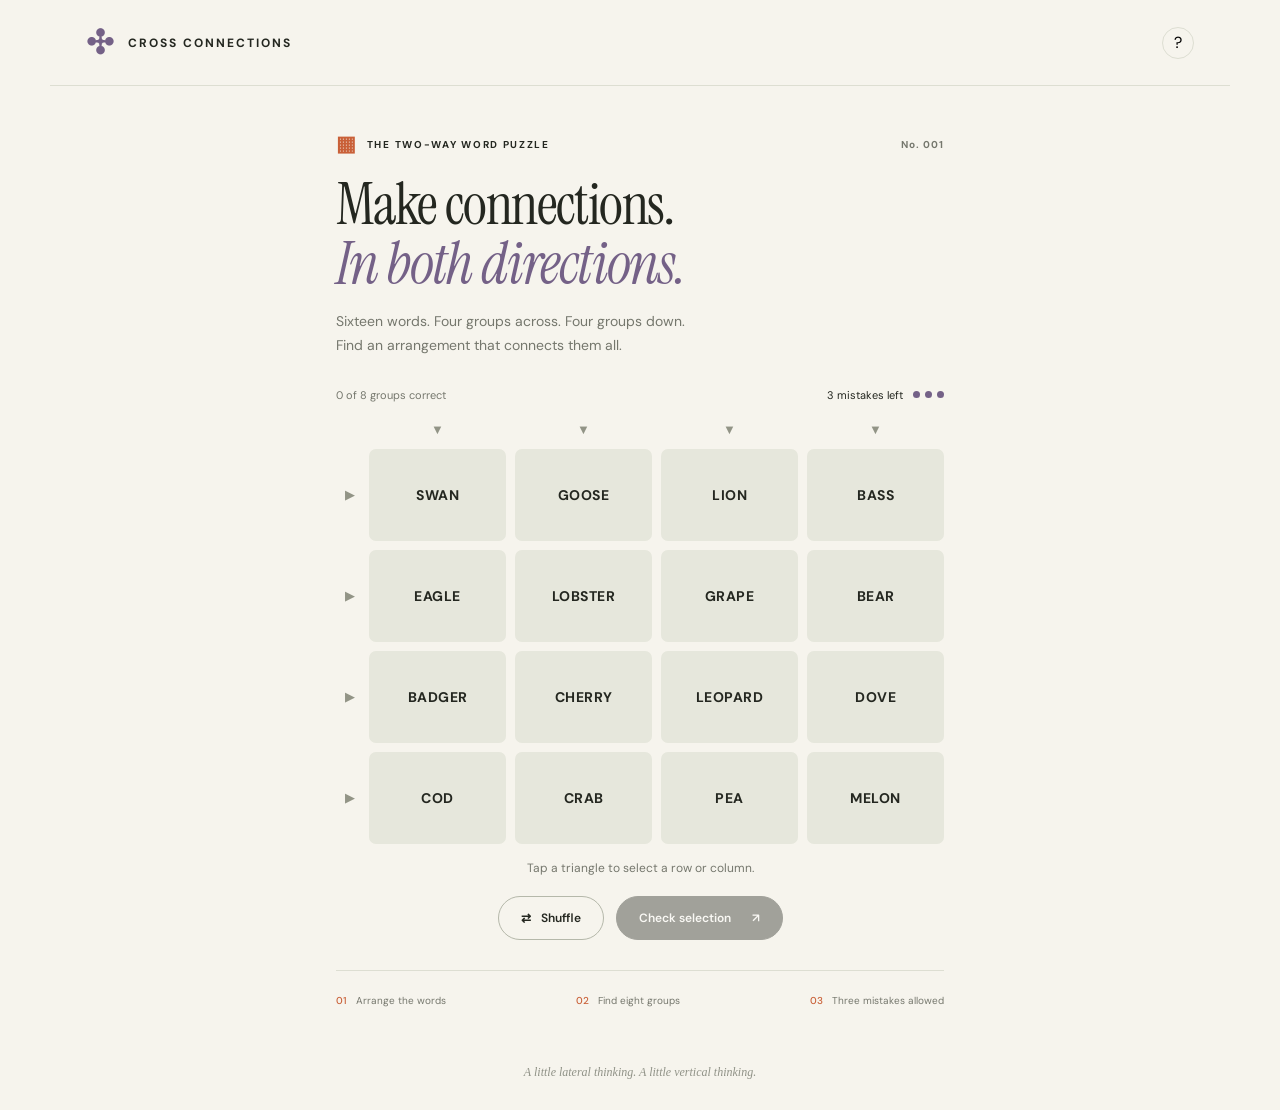
==== index.html @ 86cdac26 "Move GitHub Pages files to root and remove README" ====
<!doctype html>
<html lang="en">
<head>
 <meta charset="utf-8"><meta name="viewport" content="width=device-width, initial-scale=1">
 <meta name="theme-color" content="#f6f4ed">
 <meta name="description" content="Sixteen words. Four connections across. Four connections down. Arrange the grid and solve both directions with three mistakes allowed.">
 <title>Cross Connections — a puzzle in two directions</title>
 <link rel="stylesheet" href="style.css">
 <script defer src="game.js"></script><script defer src="app.js"></script>
</head>
<body>
 <header class="masthead"><a class="brand" href="./" aria-label="Cross Connections home"><span class="brandmark" aria-hidden="true">✣</span> CROSS CONNECTIONS</a><button class="help" id="help" aria-label="How to play">?</button></header>
 <main>
  <div class="eyebrow"><span class="tinygrid" aria-hidden="true">▦</span> THE TWO-WAY WORD PUZZLE <span class="edition">No. 001</span></div>
  <h1>Make connections.<br><em>In both directions.</em></h1>
  <p class="intro">Sixteen words. Four groups across. Four groups down.<br class="desktop"> Find an arrangement that connects them all.</p>
  <section class="game" aria-label="Word puzzle">
   <div class="game-top"><span id="instruction">Choose a row or column to check</span><div class="attempts" aria-label="Three mistakes remaining"><span id="tries">3 mistakes left</span><span id="dots" aria-hidden="true"><i></i><i></i><i></i></span></div></div>
   <div class="grid-shell">
    <div class="column-arrows" id="column-arrows" aria-label="Select a column"></div>
    <div class="row-arrows" id="row-arrows" aria-label="Select a row"></div>
    <div class="board-area"><div class="board" id="board" role="group" aria-label="Four by four word grid"></div><div id="outlines" class="outlines" aria-hidden="true"></div></div>
   </div>
   <div id="feedback" class="feedback" role="status" aria-live="polite">Tap a triangle to select a row or column.</div>
   <div class="actions"><button class="secondary" id="shuffle"><span aria-hidden="true">⇄</span> Shuffle</button><button class="primary" id="submit">Check selection <span aria-hidden="true">↗</span></button></div>
   <div class="end-actions" id="end-actions" hidden><button class="secondary" id="reveal">See the solution</button><button class="primary" id="replay">Play again</button></div>
  </section>
  <div class="rule-strip"><span><b>01</b> Arrange the words</span><span><b>02</b> Find eight groups</span><span><b>03</b> Three mistakes allowed</span></div>
  <section class="solution" id="solution" hidden><div class="eyebrow">THE CONNECTIONS</div><h2>One grid. Eight groups.</h2><p>Across: mammals, birds, fish &amp; shellfish, and fruits &amp; vegetables.<br>Down: words that follow BLACK, SEA, SNOW, and ROCK.</p><div class="answer-wrap"><table><thead><tr><th></th><th>BLACK</th><th>SEA</th><th>SNOW</th><th>ROCK</th></tr></thead><tbody><tr><th>Mammals</th><td>Bear</td><td>Lion</td><td>Leopard</td><td>Badger</td></tr><tr><th>Birds</th><td>Swan</td><td>Eagle</td><td>Goose</td><td>Dove</td></tr><tr><th>Seafood</th><td>Cod</td><td>Bass</td><td>Crab</td><td>Lobster</td></tr><tr><th>Produce</th><td>Cherry</td><td>Grape</td><td>Pea</td><td>Melon</td></tr></tbody></table></div><p class="note">A few uncommon connections: a rock badger is a hyrax, rockmelon is cantaloupe, and sea grape is a coastal plant with edible fruit. Black cod is also known as sablefish.</p></section>
 </main>
 <footer>A little lateral thinking. A little vertical thinking.</footer>
 <dialog id="rules"><button class="close" aria-label="Close instructions">×</button><div class="eyebrow">HOW TO PLAY</div><h2>Think across.<br>Think down.</h2><p>Rearrange the sixteen tiles so <strong>each row</strong> forms a category of four, and <strong>each column</strong> forms a different category of four.</p><p>Drag one tile onto another to swap them. You can also tap or click two tiles, or use Tab and Enter.</p><p>Tap a triangle above or beside the grid to select one column or row. Tap the same triangle again to deselect it. <strong>Check selection</strong> checks only those four words. A correct group is marked correct; an incorrect check costs one mistake. Three mistakes ends the game.</p><p>Tiles in a correct row can still move within that row. Tiles in a correct column can still move within that column. A swap must preserve every correct group. Solve and check all eight groups to win.</p><button class="primary" id="got-it">Let's play</button></dialog>
</body></html>
---- style.css ----
@import url('https://fonts.googleapis.com/css2?family=DM+Sans:wght@400;500;600;700&family=Instrument+Serif:ital@0;1&display=swap');
:root{--paper:#f6f4ed;--ink:#242720;--muted:#75776d;--line:#ddded2;--purple:#746187;--tile:#e6e7dc;--orange:#c96038}
*{box-sizing:border-box}body{margin:0;background:var(--paper);color:var(--ink);font-family:'DM Sans',Arial,sans-serif}button,a{-webkit-tap-highlight-color:transparent}button{font:inherit;cursor:pointer}button:focus-visible,a:focus-visible{outline:3px solid var(--purple);outline-offset:4px}.masthead{height:86px;max-width:1180px;margin:auto;display:flex;align-items:center;justify-content:space-between;padding:0 36px;border-bottom:1px solid var(--line)}.brand{color:var(--ink);text-decoration:none;font-size:12px;letter-spacing:2px;font-weight:700;display:flex;align-items:center;gap:12px}.brandmark{font-size:33px;color:var(--purple)}.help{border:1px solid var(--line);border-radius:50%;width:32px;height:32px;background:none;font-size:16px}main{max-width:656px;margin:48px auto 0;padding:0 24px}.eyebrow{font-size:10px;font-weight:700;letter-spacing:1.7px;display:flex;align-items:center;gap:9px}.tinygrid{font-size:21px;color:var(--orange);line-height:1}.edition{margin-left:auto;color:var(--muted);font-size:10px;letter-spacing:1px}h1{font-family:'Instrument Serif',Georgia,serif;font-weight:400;font-size:58px;line-height:1.02;letter-spacing:-1.6px;margin:20px 0 17px}h1 em{color:var(--purple);font-weight:400}.intro{font-size:14px;line-height:1.7;color:var(--muted);margin-bottom:30px}.game-top{display:flex;justify-content:space-between;align-items:center;margin-bottom:14px;font-size:11px;color:var(--muted);gap:8px}.attempts{display:flex;align-items:center;gap:10px;white-space:nowrap;color:var(--ink)}#dots{display:flex;gap:5px}#dots i{width:7px;height:7px;background:var(--purple);border-radius:50%}#dots i.used{background:var(--line)}.board{display:grid;grid-template-columns:repeat(4,minmax(0,1fr));gap:9px}.tile{height:92px;display:flex;align-items:center;justify-content:center;background:var(--tile);border:1px solid transparent;border-radius:7px;color:var(--ink);font-weight:700;letter-spacing:.5px;font-size:14px;touch-action:none;user-select:none;-webkit-user-select:none;transition:background .15s,transform .15s,box-shadow .15s}.tile:hover{background:#dbdece}.tile.selected{background:var(--purple);color:#fff}.tile.target{box-shadow:inset 0 0 0 3px var(--purple);background:#d7d0de}.tile.dragging{opacity:.25}.tile:disabled{cursor:default;opacity:1}.tile.solved{background:#d8e0ce;color:#37432d}.ghost{position:fixed;z-index:10;pointer-events:none;transform:translate(-50%,-50%) rotate(-3deg);box-shadow:0 12px 25px #24272030;background:var(--purple);color:white}.feedback{min-height:49px;display:flex;align-items:center;justify-content:center;text-align:center;font-size:12px;color:var(--muted);padding:12px 8px}.feedback.error{color:var(--orange)}.feedback.success{color:#4d623f;font-weight:600}.actions,.end-actions{display:flex;gap:12px;justify-content:center;margin-top:3px}.primary,.secondary{padding:13px 22px;border-radius:40px;font-size:12px;font-weight:600;min-height:44px}.primary{background:var(--ink);color:white;border:1px solid var(--ink);min-width:166px}.primary:hover{background:#46483f}.primary:disabled{opacity:.4;cursor:default}.secondary{background:transparent;border:1px solid #b5b8aa;color:var(--ink)}.secondary:hover{background:#e9e8df}.primary span{margin-left:18px}.secondary span{margin-right:7px}.rule-strip{margin:30px 0 0;padding:23px 0;border-top:1px solid var(--line);display:flex;justify-content:space-between;font-size:10px;color:var(--muted);gap:8px}.rule-strip b{font-weight:500;color:var(--orange);margin-right:6px}footer{margin:35px auto 30px;text-align:center;color:#909287;font-family:Georgia,serif;font-style:italic;font-size:12px}.solution{border-top:1px solid var(--line);padding-top:27px;margin-top:16px}h2{font-family:'Instrument Serif',Georgia,serif;font-weight:400;font-size:36px;line-height:1.1;margin:14px 0}.solution p,dialog p{font-size:13px;line-height:1.7;color:var(--muted)}.answer-wrap{overflow:auto}table{width:100%;border-collapse:collapse;font-size:11px;text-align:left}th,td{padding:11px 8px;border-bottom:1px solid var(--line)}thead th{color:var(--purple);font-size:10px;letter-spacing:1px}.note{font-size:11px!important}dialog{background:var(--paper);color:var(--ink);max-width:440px;width:calc(100% - 40px);border:0;border-radius:14px;padding:35px;box-shadow:0 20px 80px #0003}dialog::backdrop{background:#24272066;backdrop-filter:blur(3px)}dialog .primary{margin-top:10px;width:100%}.close{position:absolute;right:15px;top:12px;border:0;background:none;font-size:25px;color:var(--muted)}[hidden]{display:none!important}.shake{animation:shake .3s}@keyframes shake{25%{transform:translateX(-5px)}75%{transform:translateX(5px)}}@media(max-width:600px){.masthead{height:67px;padding:0 22px}main{margin-top:30px;padding:0 20px}h1{font-size:48px}.intro{font-size:13px;margin-bottom:24px}.board{gap:7px}.tile{height:80px;font-size:clamp(10px,3vw,13px);letter-spacing:.1px}.game-top{font-size:10px}.rule-strip{font-size:9px;margin-top:26px}.rule-strip b{display:block;margin-bottom:6px}.desktop{display:none}footer{margin-top:24px;font-size:11px}.brand{font-size:10px;letter-spacing:1.5px}}@media(prefers-reduced-motion:reduce){*{transition:none!important;animation:none!important}}
/* Row and column selectors, with outlines independent of tile movement. */
.grid-shell{display:grid;grid-template-columns:28px minmax(0,1fr);grid-template-rows:28px auto;gap:5px}.column-arrows{grid-column:2;display:grid;grid-template-columns:repeat(4,minmax(0,1fr));gap:9px}.row-arrows{grid-row:2;display:grid;grid-template-rows:repeat(4,minmax(0,1fr));gap:9px}.line-arrow{display:flex;align-items:center;justify-content:center;border:0;background:transparent;color:#929486;border-radius:5px;font-size:13px;padding:0;min-width:28px;min-height:28px}.line-arrow:hover,.line-arrow.active{background:#e5dfea;color:var(--purple)}.line-arrow.locked{color:#567441}.line-arrow:disabled{opacity:1;cursor:default}.board-area{grid-column:2;grid-row:2;position:relative;min-width:0}.outlines{position:absolute;inset:0;display:grid;grid-template-columns:repeat(4,minmax(0,1fr));grid-template-rows:repeat(4,minmax(0,1fr));gap:9px;pointer-events:none}.line-outline{border:3px solid var(--purple);border-radius:8px;z-index:2;box-shadow:0 0 0 2px var(--paper)}.line-outline.locked{border:2px solid #6c8559;z-index:1;box-shadow:none}.line-outline.active{border:3px solid var(--purple);z-index:3;box-shadow:0 0 0 1px var(--paper)}.tile.grouped{background:#e0e6d7}.tile.grouped.selected{background:var(--purple);color:#fff}.tile.blocked{box-shadow:inset 0 0 0 3px var(--orange);background:#eddbd2}.secondary:disabled{opacity:.4;cursor:default}@media(max-width:600px){.column-arrows,.row-arrows,.outlines{gap:7px}.grid-shell{grid-template-columns:26px minmax(0,1fr);gap:4px}.tile{font-size:clamp(9px,2.6vw,12px)}}
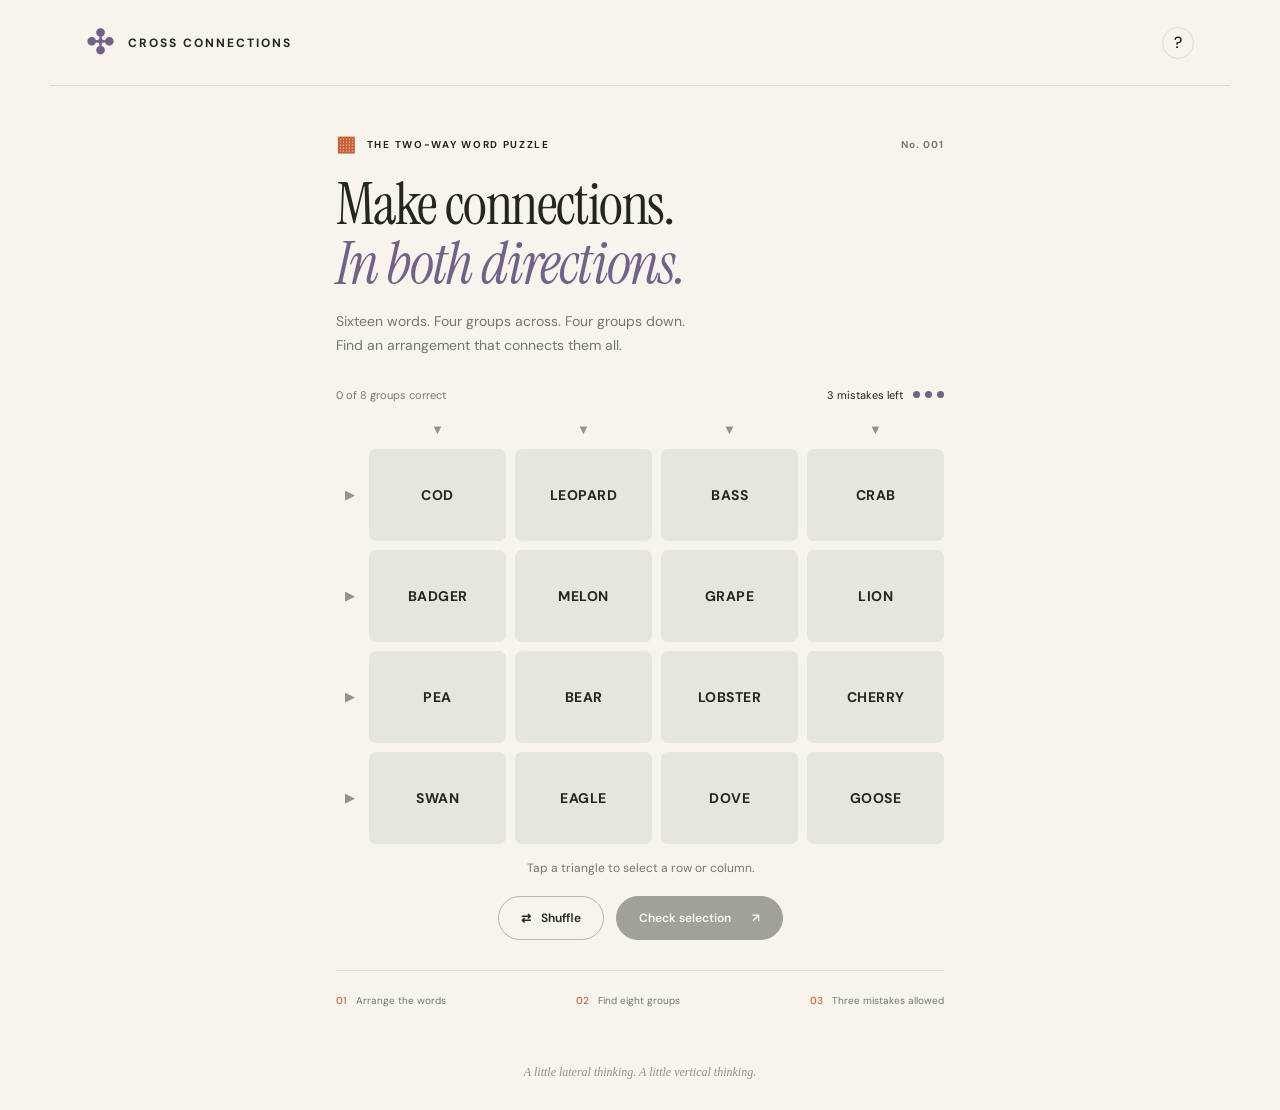
==== commit b9ca8a10: "Add Google Analytics tag to page head" ====
--- a/index.html
+++ b/index.html
@@ -1,6 +1,15 @@
 <!doctype html>
 <html lang="en">
 <head>
+<!-- Google tag (gtag.js) -->
+<script async src="https://www.googletagmanager.com/gtag/js?id=G-TL8G0JTKD0"></script>
+<script>
+  window.dataLayer = window.dataLayer || [];
+  function gtag(){dataLayer.push(arguments);}
+  gtag('js', new Date());
+
+  gtag('config', 'G-TL8G0JTKD0');
+</script>
  <meta charset="utf-8"><meta name="viewport" content="width=device-width, initial-scale=1">
  <meta name="theme-color" content="#f6f4ed">
  <meta name="description" content="Sixteen words. Four connections across. Four connections down. Arrange the grid and solve both directions with three mistakes allowed.">
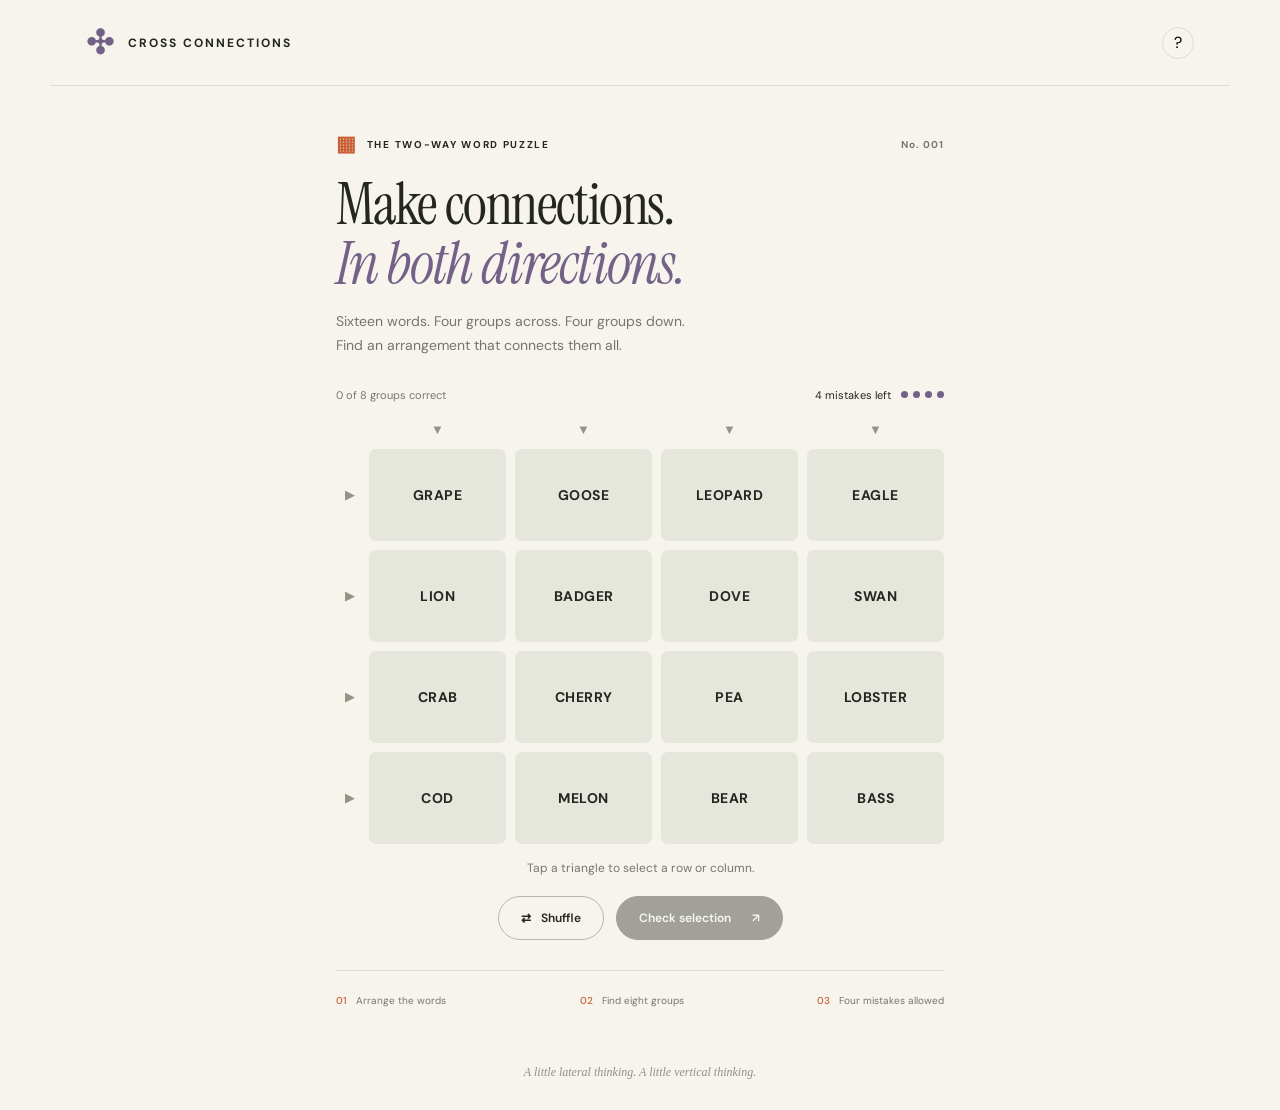
==== commit 58b20411: "Allow four mistakes and update rules and remaining-mistake counter" ====
--- a/index.html
+++ b/index.html
@@ -12,7 +12,7 @@
 </script>
  <meta charset="utf-8"><meta name="viewport" content="width=device-width, initial-scale=1">
  <meta name="theme-color" content="#f6f4ed">
- <meta name="description" content="Sixteen words. Four connections across. Four connections down. Arrange the grid and solve both directions with three mistakes allowed.">
+ <meta name="description" content="Sixteen words. Four connections across. Four connections down. Arrange the grid and solve both directions with four mistakes allowed.">
  <title>Cross Connections — a puzzle in two directions</title>
  <link rel="stylesheet" href="style.css">
  <script defer src="game.js"></script><script defer src="app.js"></script>
@@ -24,7 +24,7 @@
   <h1>Make connections.<br><em>In both directions.</em></h1>
   <p class="intro">Sixteen words. Four groups across. Four groups down.<br class="desktop"> Find an arrangement that connects them all.</p>
   <section class="game" aria-label="Word puzzle">
-   <div class="game-top"><span id="instruction">Choose a row or column to check</span><div class="attempts" aria-label="Three mistakes remaining"><span id="tries">3 mistakes left</span><span id="dots" aria-hidden="true"><i></i><i></i><i></i></span></div></div>
+   <div class="game-top"><span id="instruction">Choose a row or column to check</span><div class="attempts" aria-label="Four mistakes remaining"><span id="tries">4 mistakes left</span><span id="dots" aria-hidden="true"><i></i><i></i><i></i><i></i></span></div></div>
    <div class="grid-shell">
     <div class="column-arrows" id="column-arrows" aria-label="Select a column"></div>
     <div class="row-arrows" id="row-arrows" aria-label="Select a row"></div>
@@ -34,9 +34,9 @@
    <div class="actions"><button class="secondary" id="shuffle"><span aria-hidden="true">⇄</span> Shuffle</button><button class="primary" id="submit">Check selection <span aria-hidden="true">↗</span></button></div>
    <div class="end-actions" id="end-actions" hidden><button class="secondary" id="reveal">See the solution</button><button class="primary" id="replay">Play again</button></div>
   </section>
-  <div class="rule-strip"><span><b>01</b> Arrange the words</span><span><b>02</b> Find eight groups</span><span><b>03</b> Three mistakes allowed</span></div>
+  <div class="rule-strip"><span><b>01</b> Arrange the words</span><span><b>02</b> Find eight groups</span><span><b>03</b> Four mistakes allowed</span></div>
   <section class="solution" id="solution" hidden><div class="eyebrow">THE CONNECTIONS</div><h2>One grid. Eight groups.</h2><p>Across: mammals, birds, fish &amp; shellfish, and fruits &amp; vegetables.<br>Down: words that follow BLACK, SEA, SNOW, and ROCK.</p><div class="answer-wrap"><table><thead><tr><th></th><th>BLACK</th><th>SEA</th><th>SNOW</th><th>ROCK</th></tr></thead><tbody><tr><th>Mammals</th><td>Bear</td><td>Lion</td><td>Leopard</td><td>Badger</td></tr><tr><th>Birds</th><td>Swan</td><td>Eagle</td><td>Goose</td><td>Dove</td></tr><tr><th>Seafood</th><td>Cod</td><td>Bass</td><td>Crab</td><td>Lobster</td></tr><tr><th>Produce</th><td>Cherry</td><td>Grape</td><td>Pea</td><td>Melon</td></tr></tbody></table></div><p class="note">A few uncommon connections: a rock badger is a hyrax, rockmelon is cantaloupe, and sea grape is a coastal plant with edible fruit. Black cod is also known as sablefish.</p></section>
  </main>
  <footer>A little lateral thinking. A little vertical thinking.</footer>
- <dialog id="rules"><button class="close" aria-label="Close instructions">×</button><div class="eyebrow">HOW TO PLAY</div><h2>Think across.<br>Think down.</h2><p>Rearrange the sixteen tiles so <strong>each row</strong> forms a category of four, and <strong>each column</strong> forms a different category of four.</p><p>Drag one tile onto another to swap them. You can also tap or click two tiles, or use Tab and Enter.</p><p>Tap a triangle above or beside the grid to select one column or row. Tap the same triangle again to deselect it. <strong>Check selection</strong> checks only those four words. A correct group is marked correct; an incorrect check costs one mistake. Three mistakes ends the game.</p><p>Tiles in a correct row can still move within that row. Tiles in a correct column can still move within that column. A swap must preserve every correct group. Solve and check all eight groups to win.</p><button class="primary" id="got-it">Let's play</button></dialog>
+ <dialog id="rules"><button class="close" aria-label="Close instructions">×</button><div class="eyebrow">HOW TO PLAY</div><h2>Think across.<br>Think down.</h2><p>Rearrange the sixteen tiles so <strong>each row</strong> forms a category of four, and <strong>each column</strong> forms a different category of four.</p><p>Drag one tile onto another to swap them. You can also tap or click two tiles, or use Tab and Enter.</p><p>Tap a triangle above or beside the grid to select one column or row. Tap the same triangle again to deselect it. <strong>Check selection</strong> checks only those four words. A correct group is marked correct; an incorrect check costs one mistake. Four mistakes ends the game.</p><p>Tiles in a correct row can still move within that row. Tiles in a correct column can still move within that column. A swap must preserve every correct group. Solve and check all eight groups to win.</p><button class="primary" id="got-it">Let's play</button></dialog>
 </body></html>
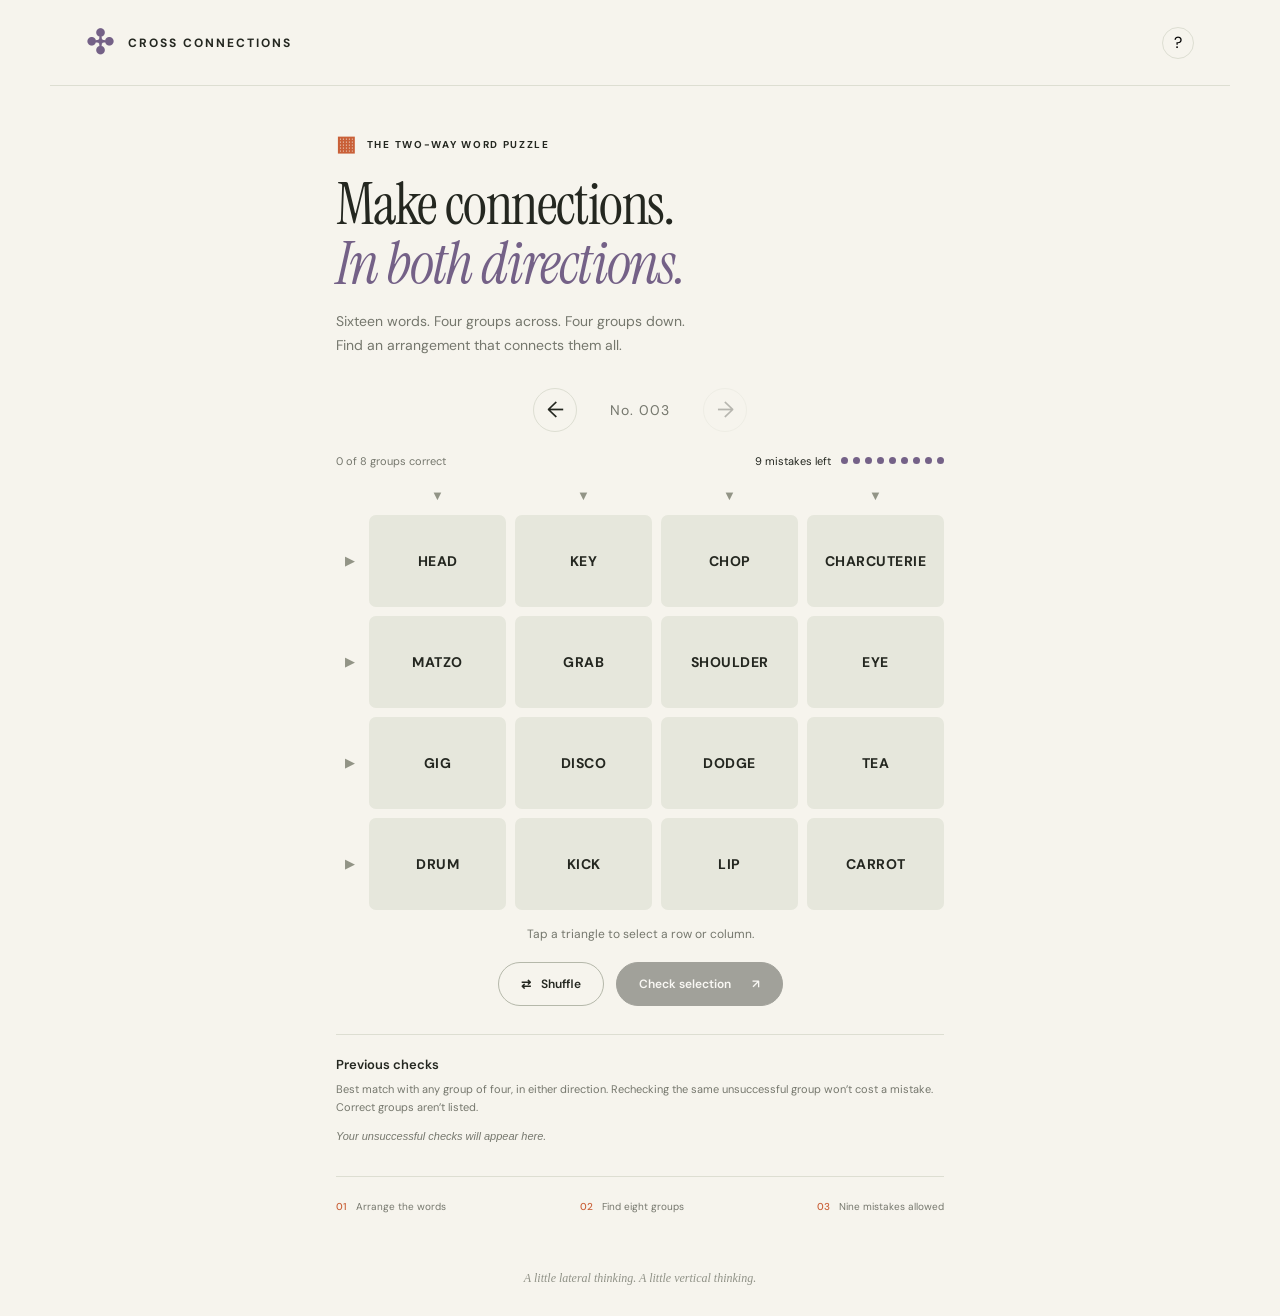
==== commit 5738b6ed: "- Add two puzzles and previous/next navigation - Number active puzzles 001–003 while preserving pers" ====
--- a/index.html
+++ b/index.html
@@ -12,7 +12,7 @@
 </script>
  <meta charset="utf-8"><meta name="viewport" content="width=device-width, initial-scale=1">
  <meta name="theme-color" content="#f6f4ed">
- <meta name="description" content="Sixteen words. Four connections across. Four connections down. Arrange the grid and solve both directions with four mistakes allowed.">
+ <meta name="description" content="Sixteen words. Four connections across. Four connections down. Arrange the grid and solve both directions with nine mistakes allowed.">
  <title>Cross Connections — a puzzle in two directions</title>
  <link rel="stylesheet" href="style.css">
  <script defer src="game.js"></script><script defer src="app.js"></script>
@@ -20,11 +20,12 @@
 <body>
  <header class="masthead"><a class="brand" href="./" aria-label="Cross Connections home"><span class="brandmark" aria-hidden="true">✣</span> CROSS CONNECTIONS</a><button class="help" id="help" aria-label="How to play">?</button></header>
  <main>
-  <div class="eyebrow"><span class="tinygrid" aria-hidden="true">▦</span> THE TWO-WAY WORD PUZZLE <span class="edition">No. 001</span></div>
+  <div class="eyebrow"><span class="tinygrid" aria-hidden="true">▦</span> THE TWO-WAY WORD PUZZLE </div>
   <h1>Make connections.<br><em>In both directions.</em></h1>
   <p class="intro">Sixteen words. Four groups across. Four groups down.<br class="desktop"> Find an arrangement that connects them all.</p>
+  <nav class="puzzle-navigation" aria-label="Choose a puzzle"><button id="previous-puzzle" class="puzzle-arrow" type="button" aria-label="Previous puzzle"><span aria-hidden="true">←</span></button><span class="edition" id="edition" aria-live="polite">No. 001</span><button id="next-puzzle" class="puzzle-arrow" type="button" aria-label="Next puzzle"><span aria-hidden="true">→</span></button></nav>
   <section class="game" aria-label="Word puzzle">
-   <div class="game-top"><span id="instruction">Choose a row or column to check</span><div class="attempts" aria-label="Four mistakes remaining"><span id="tries">4 mistakes left</span><span id="dots" aria-hidden="true"><i></i><i></i><i></i><i></i></span></div></div>
+   <div class="game-top"><span id="instruction">Choose a row or column to check</span><div class="attempts" aria-label="Nine mistakes remaining"><span id="tries">9 mistakes left</span><span id="dots" aria-hidden="true"><i></i><i></i><i></i><i></i><i></i><i></i><i></i><i></i><i></i></span></div></div>
    <div class="grid-shell">
     <div class="column-arrows" id="column-arrows" aria-label="Select a column"></div>
     <div class="row-arrows" id="row-arrows" aria-label="Select a row"></div>
@@ -33,10 +34,16 @@
    <div id="feedback" class="feedback" role="status" aria-live="polite">Tap a triangle to select a row or column.</div>
    <div class="actions"><button class="secondary" id="shuffle"><span aria-hidden="true">⇄</span> Shuffle</button><button class="primary" id="submit">Check selection <span aria-hidden="true">↗</span></button></div>
    <div class="end-actions" id="end-actions" hidden><button class="secondary" id="reveal">See the solution</button><button class="primary" id="replay">Play again</button></div>
+   <section class="check-history" aria-labelledby="history-heading">
+    <h2 id="history-heading">Previous checks</h2>
+    <p class="history-note">Best match with any group of four, in either direction. Rechecking the same unsuccessful group won’t cost a mistake. Correct groups aren’t listed.</p>
+    <p class="history-empty" id="history-empty">Your unsuccessful checks will appear here.</p>
+    <ol id="check-history" aria-label="Previously checked unsuccessful groups"></ol>
+   </section>
   </section>
-  <div class="rule-strip"><span><b>01</b> Arrange the words</span><span><b>02</b> Find eight groups</span><span><b>03</b> Four mistakes allowed</span></div>
-  <section class="solution" id="solution" hidden><div class="eyebrow">THE CONNECTIONS</div><h2>One grid. Eight groups.</h2><p>Across: mammals, birds, fish &amp; shellfish, and fruits &amp; vegetables.<br>Down: words that follow BLACK, SEA, SNOW, and ROCK.</p><div class="answer-wrap"><table><thead><tr><th></th><th>BLACK</th><th>SEA</th><th>SNOW</th><th>ROCK</th></tr></thead><tbody><tr><th>Mammals</th><td>Bear</td><td>Lion</td><td>Leopard</td><td>Badger</td></tr><tr><th>Birds</th><td>Swan</td><td>Eagle</td><td>Goose</td><td>Dove</td></tr><tr><th>Seafood</th><td>Cod</td><td>Bass</td><td>Crab</td><td>Lobster</td></tr><tr><th>Produce</th><td>Cherry</td><td>Grape</td><td>Pea</td><td>Melon</td></tr></tbody></table></div><p class="note">A few uncommon connections: a rock badger is a hyrax, rockmelon is cantaloupe, and sea grape is a coastal plant with edible fruit. Black cod is also known as sablefish.</p></section>
+  <div class="rule-strip"><span><b>01</b> Arrange the words</span><span><b>02</b> Find eight groups</span><span><b>03</b> Nine mistakes allowed</span></div>
+  <section class="solution" id="solution" hidden><div class="eyebrow">THE CONNECTIONS</div><h2>One grid. Eight groups.</h2><div id="solution-content"></div></section>
  </main>
  <footer>A little lateral thinking. A little vertical thinking.</footer>
- <dialog id="rules"><button class="close" aria-label="Close instructions">×</button><div class="eyebrow">HOW TO PLAY</div><h2>Think across.<br>Think down.</h2><p>Rearrange the sixteen tiles so <strong>each row</strong> forms a category of four, and <strong>each column</strong> forms a different category of four.</p><p>Drag one tile onto another to swap them. You can also tap or click two tiles, or use Tab and Enter.</p><p>Tap a triangle above or beside the grid to select one column or row. Tap the same triangle again to deselect it. <strong>Check selection</strong> checks only those four words. A correct group is marked correct; an incorrect check costs one mistake. Four mistakes ends the game.</p><p>Tiles in a correct row can still move within that row. Tiles in a correct column can still move within that column. A swap must preserve every correct group. Solve and check all eight groups to win.</p><button class="primary" id="got-it">Let's play</button></dialog>
+ <dialog id="rules"><button class="close" aria-label="Close instructions">×</button><div class="eyebrow">HOW TO PLAY</div><h2>Think across.<br>Think down.</h2><p>Rearrange the sixteen tiles so <strong>each row</strong> forms a category of four, and <strong>each column</strong> forms a different category of four.</p><p>Drag one tile onto another to swap them. You can also tap or click two tiles, or use Tab and Enter.</p><p>Tap a triangle above or beside the grid to select one column or row. Tap the same triangle again to deselect it. <strong>Check selection</strong> checks only those four words. A correct group is marked correct; a new incorrect group costs one mistake. Rechecking the same unsuccessful group, in any order or direction, won’t cost another mistake. Nine mistakes ends the game.</p><p><strong>One away</strong> means three of the four words belong to a group; <strong>Two away</strong> means two do. Feedback uses the closest group in either direction, without revealing which words match. Your unsuccessful checks are saved below the board for this puzzle.</p><p>Tiles in a correct row can still move within that row. Tiles in a correct column can still move within that column. A swap must preserve every correct group. Solve and check all eight groups to win.</p><button class="primary" id="got-it">Let's play</button></dialog>
 </body></html>
--- a/style.css
+++ b/style.css
@@ -3,3 +3,20 @@
 *{box-sizing:border-box}body{margin:0;background:var(--paper);color:var(--ink);font-family:'DM Sans',Arial,sans-serif}button,a{-webkit-tap-highlight-color:transparent}button{font:inherit;cursor:pointer}button:focus-visible,a:focus-visible{outline:3px solid var(--purple);outline-offset:4px}.masthead{height:86px;max-width:1180px;margin:auto;display:flex;align-items:center;justify-content:space-between;padding:0 36px;border-bottom:1px solid var(--line)}.brand{color:var(--ink);text-decoration:none;font-size:12px;letter-spacing:2px;font-weight:700;display:flex;align-items:center;gap:12px}.brandmark{font-size:33px;color:var(--purple)}.help{border:1px solid var(--line);border-radius:50%;width:32px;height:32px;background:none;font-size:16px}main{max-width:656px;margin:48px auto 0;padding:0 24px}.eyebrow{font-size:10px;font-weight:700;letter-spacing:1.7px;display:flex;align-items:center;gap:9px}.tinygrid{font-size:21px;color:var(--orange);line-height:1}.edition{margin-left:auto;color:var(--muted);font-size:10px;letter-spacing:1px}h1{font-family:'Instrument Serif',Georgia,serif;font-weight:400;font-size:58px;line-height:1.02;letter-spacing:-1.6px;margin:20px 0 17px}h1 em{color:var(--purple);font-weight:400}.intro{font-size:14px;line-height:1.7;color:var(--muted);margin-bottom:30px}.game-top{display:flex;justify-content:space-between;align-items:center;margin-bottom:14px;font-size:11px;color:var(--muted);gap:8px}.attempts{display:flex;align-items:center;gap:10px;white-space:nowrap;color:var(--ink)}#dots{display:flex;gap:5px}#dots i{width:7px;height:7px;background:var(--purple);border-radius:50%}#dots i.used{background:var(--line)}.board{display:grid;grid-template-columns:repeat(4,minmax(0,1fr));gap:9px}.tile{height:92px;display:flex;align-items:center;justify-content:center;background:var(--tile);border:1px solid transparent;border-radius:7px;color:var(--ink);font-weight:700;letter-spacing:.5px;font-size:14px;touch-action:none;user-select:none;-webkit-user-select:none;transition:background .15s,transform .15s,box-shadow .15s}.tile:hover{background:#dbdece}.tile.selected{background:var(--purple);color:#fff}.tile.target{box-shadow:inset 0 0 0 3px var(--purple);background:#d7d0de}.tile.dragging{opacity:.25}.tile:disabled{cursor:default;opacity:1}.tile.solved{background:#d8e0ce;color:#37432d}.ghost{position:fixed;z-index:10;pointer-events:none;transform:translate(-50%,-50%) rotate(-3deg);box-shadow:0 12px 25px #24272030;background:var(--purple);color:white}.feedback{min-height:49px;display:flex;align-items:center;justify-content:center;text-align:center;font-size:12px;color:var(--muted);padding:12px 8px}.feedback.error{color:var(--orange)}.feedback.success{color:#4d623f;font-weight:600}.actions,.end-actions{display:flex;gap:12px;justify-content:center;margin-top:3px}.primary,.secondary{padding:13px 22px;border-radius:40px;font-size:12px;font-weight:600;min-height:44px}.primary{background:var(--ink);color:white;border:1px solid var(--ink);min-width:166px}.primary:hover{background:#46483f}.primary:disabled{opacity:.4;cursor:default}.secondary{background:transparent;border:1px solid #b5b8aa;color:var(--ink)}.secondary:hover{background:#e9e8df}.primary span{margin-left:18px}.secondary span{margin-right:7px}.rule-strip{margin:30px 0 0;padding:23px 0;border-top:1px solid var(--line);display:flex;justify-content:space-between;font-size:10px;color:var(--muted);gap:8px}.rule-strip b{font-weight:500;color:var(--orange);margin-right:6px}footer{margin:35px auto 30px;text-align:center;color:#909287;font-family:Georgia,serif;font-style:italic;font-size:12px}.solution{border-top:1px solid var(--line);padding-top:27px;margin-top:16px}h2{font-family:'Instrument Serif',Georgia,serif;font-weight:400;font-size:36px;line-height:1.1;margin:14px 0}.solution p,dialog p{font-size:13px;line-height:1.7;color:var(--muted)}.answer-wrap{overflow:auto}table{width:100%;border-collapse:collapse;font-size:11px;text-align:left}th,td{padding:11px 8px;border-bottom:1px solid var(--line)}thead th{color:var(--purple);font-size:10px;letter-spacing:1px}.note{font-size:11px!important}dialog{background:var(--paper);color:var(--ink);max-width:440px;width:calc(100% - 40px);border:0;border-radius:14px;padding:35px;box-shadow:0 20px 80px #0003}dialog::backdrop{background:#24272066;backdrop-filter:blur(3px)}dialog .primary{margin-top:10px;width:100%}.close{position:absolute;right:15px;top:12px;border:0;background:none;font-size:25px;color:var(--muted)}[hidden]{display:none!important}.shake{animation:shake .3s}@keyframes shake{25%{transform:translateX(-5px)}75%{transform:translateX(5px)}}@media(max-width:600px){.masthead{height:67px;padding:0 22px}main{margin-top:30px;padding:0 20px}h1{font-size:48px}.intro{font-size:13px;margin-bottom:24px}.board{gap:7px}.tile{height:80px;font-size:clamp(10px,3vw,13px);letter-spacing:.1px}.game-top{font-size:10px}.rule-strip{font-size:9px;margin-top:26px}.rule-strip b{display:block;margin-bottom:6px}.desktop{display:none}footer{margin-top:24px;font-size:11px}.brand{font-size:10px;letter-spacing:1.5px}}@media(prefers-reduced-motion:reduce){*{transition:none!important;animation:none!important}}
 /* Row and column selectors, with outlines independent of tile movement. */
 .grid-shell{display:grid;grid-template-columns:28px minmax(0,1fr);grid-template-rows:28px auto;gap:5px}.column-arrows{grid-column:2;display:grid;grid-template-columns:repeat(4,minmax(0,1fr));gap:9px}.row-arrows{grid-row:2;display:grid;grid-template-rows:repeat(4,minmax(0,1fr));gap:9px}.line-arrow{display:flex;align-items:center;justify-content:center;border:0;background:transparent;color:#929486;border-radius:5px;font-size:13px;padding:0;min-width:28px;min-height:28px}.line-arrow:hover,.line-arrow.active{background:#e5dfea;color:var(--purple)}.line-arrow.locked{color:#567441}.line-arrow:disabled{opacity:1;cursor:default}.board-area{grid-column:2;grid-row:2;position:relative;min-width:0}.outlines{position:absolute;inset:0;display:grid;grid-template-columns:repeat(4,minmax(0,1fr));grid-template-rows:repeat(4,minmax(0,1fr));gap:9px;pointer-events:none}.line-outline{border:3px solid var(--purple);border-radius:8px;z-index:2;box-shadow:0 0 0 2px var(--paper)}.line-outline.locked{border:2px solid #6c8559;z-index:1;box-shadow:none}.line-outline.active{border:3px solid var(--purple);z-index:3;box-shadow:0 0 0 1px var(--paper)}.tile.grouped{background:#e0e6d7}.tile.grouped.selected{background:var(--purple);color:#fff}.tile.blocked{box-shadow:inset 0 0 0 3px var(--orange);background:#eddbd2}.secondary:disabled{opacity:.4;cursor:default}@media(max-width:600px){.column-arrows,.row-arrows,.outlines{gap:7px}.grid-shell{grid-template-columns:26px minmax(0,1fr);gap:4px}.tile{font-size:clamp(9px,2.6vw,12px)}}
+
+.puzzle-navigation{display:flex;align-items:center;justify-content:center;gap:18px;margin:0 0 22px}.puzzle-navigation .edition{margin:0;font-size:14px;min-width:90px;text-align:center}.puzzle-arrow{width:44px;height:44px;border:1px solid var(--line);border-radius:50%;background:transparent;color:var(--ink);font-size:22px}.puzzle-arrow:hover:enabled{background:var(--tile)}.puzzle-arrow:disabled{opacity:.3;cursor:default}
+
+/* Keep long entries and multiword tiles readable on narrow screens. */
+.tile{min-width:0;padding:6px 4px;text-align:center;line-height:1.3;overflow-wrap:anywhere}
+
+/* A puzzle-local record of unsuccessful checks, with no matching words disclosed. */
+.check-history{margin-top:28px;padding-top:21px;border-top:1px solid var(--line)}
+.check-history h2{font:600 13px 'DM Sans',Arial,sans-serif;margin:0 0 8px}
+.history-note,.history-empty{font-size:11px;line-height:1.6;color:var(--muted);margin:0 0 12px}
+.history-empty{font-style:italic;margin-bottom:0}
+#check-history{padding:0;list-style:none;margin:0;counter-reset:checks}
+#check-history li{counter-increment:checks;display:grid;grid-template-columns:18px minmax(0,1fr) auto;gap:10px;align-items:baseline;border-top:1px solid var(--line);padding:12px 0;font-size:11px;line-height:1.6}
+#check-history li::before{content:counter(checks) '.';color:var(--muted);font-variant-numeric:tabular-nums}
+.history-words{font-weight:600;overflow-wrap:anywhere}
+.history-result{color:var(--purple);white-space:nowrap;font-weight:600}
+@media(max-width:440px){.game-top{align-items:flex-start}.attempts{gap:6px}#dots{gap:3px}#dots i{width:6px;height:6px}#check-history li{grid-template-columns:16px minmax(0,1fr);gap:2px 8px}.history-result{grid-column:2}}
